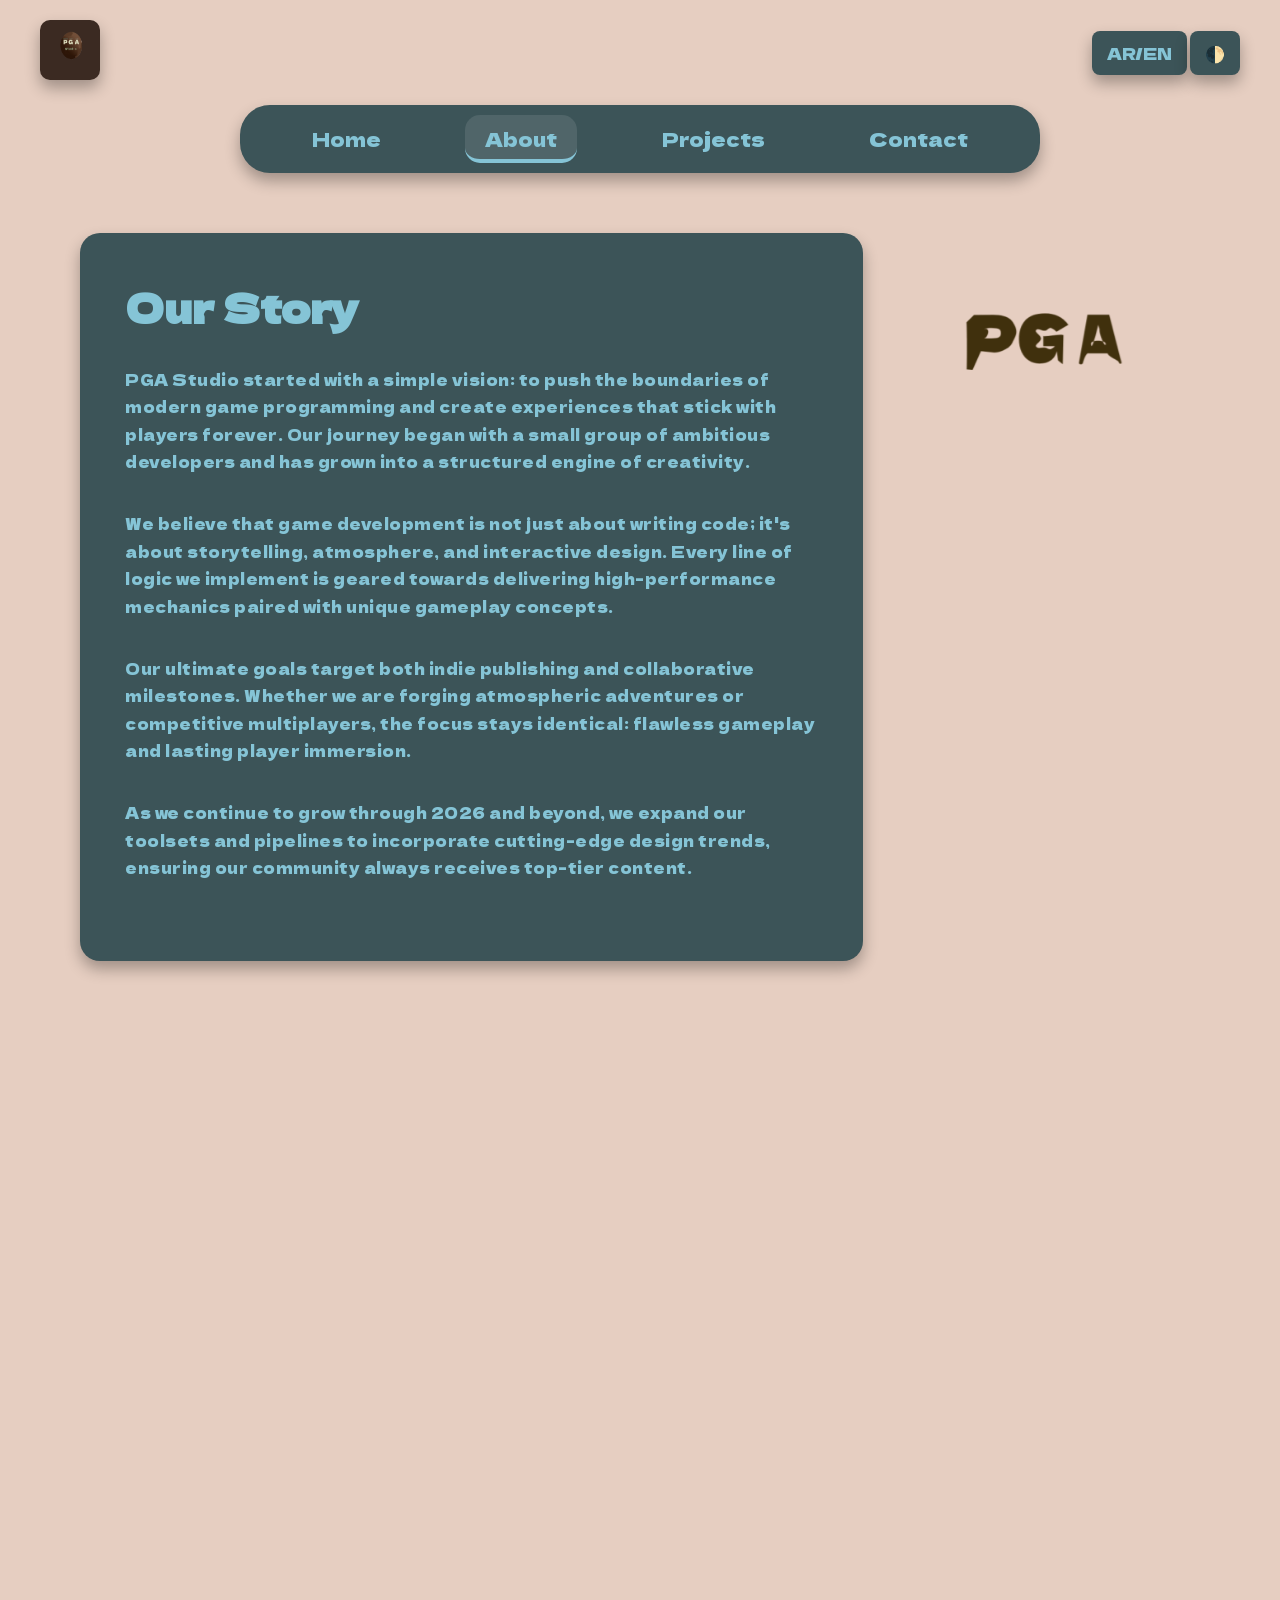
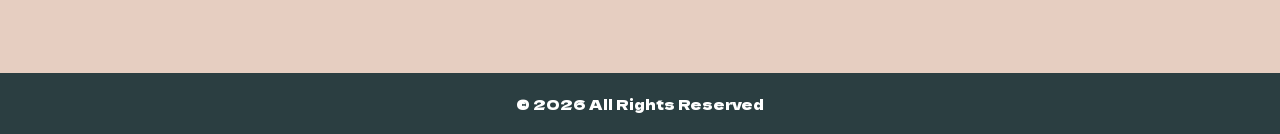
==== about.html @ 53840b9d "q q" ====
<!DOCTYPE html>
<html lang="en" dir="ltr">
<head>
    <meta charset="UTF-8">
    <meta name="viewport" content="width=device-width, initial-scale=1.0">
    <title>PGA Studio - About Us</title>
    <!-- استدعاء خط Dela Gothic One -->
    <link href="https://fonts.googleapis.com/css2?family=Dela+Gothic+One&display=swap" rel="stylesheet">
    
    <style>
        /* --- نفس الستايل العام بدون أي تغيير --- */
        :root {
            --bg-color: #e6cec1; 
            --container-bg: #3c5458;
            --text-primary: #85c4d6;
            --text-secondary: #ffffff;
            --highlight: #a288c9;
            --nav-bg: #3c5458;
            --footer-bg: #2b3e41;
            --btn-bg: #3c5458;
            --shadow: 0 8px 15px rgba(0,0,0,0.3);
        }

        .dark-mode {
            --bg-color: #1a1a2e; 
            --container-bg: #16213e;
            --text-primary: #e94560;
            --text-secondary: #f0f0f0;
            --highlight: #0f3460;
            --nav-bg: #0f3460;
            --footer-bg: #121212;
            --btn-bg: #e94560;
            --shadow: 0 8px 15px rgba(0,0,0,0.6);
        }

        * {
            margin: 0;
            padding: 0;
            box-sizing: border-box;
            font-family: "Dela Gothic One", sans-serif;
        }

        body {
            background-color: var(--bg-color);
            color: var(--text-secondary);
            transition: background-color 0.4s ease, color 0.4s ease;
            display: flex;
            flex-direction: column;
            min-height: 100vh;
        }

        /* --- Header & Navigation --- */
        header {
            padding: 20px 40px;
        }

        .top-controls {
            display: flex;
            justify-content: space-between;
            align-items: center;
            margin-bottom: 20px;
        }

        .header-logo {
            width: 60px;
            height: 60px;
            background-color: #3b2a22;
            border-radius: 10px;
            padding: 5px;
            cursor: pointer;
            box-shadow: var(--shadow);
        }

        .btn-toggle {
            background-color: var(--container-bg);
            color: var(--text-primary);
            border: none;
            padding: 10px 15px;
            border-radius: 8px;
            cursor: pointer;
            font-size: 1rem;
            box-shadow: var(--shadow);
            transition: transform 0.2s;
        }
        .btn-toggle:hover { transform: scale(1.05); }

        nav {
            background-color: var(--nav-bg);
            border-radius: 30px;
            padding: 10px 20px;
            box-shadow: var(--shadow);
            max-width: 800px;
            margin: 0 auto;
        }

        nav ul {
            list-style: none;
            display: flex;
            justify-content: space-around;
            position: relative;
        }

        nav a {
            text-decoration: none;
            color: var(--text-primary);
            font-size: 1.2rem;
            padding: 10px 20px;
            display: block;
            position: relative;
            z-index: 1;
        }

        .nav-indicator {
            position: absolute;
            bottom: 0;
            height: 100%;
            background-color: rgba(255, 255, 255, 0.1);
            border-bottom: 4px solid var(--text-primary);
            border-radius: 15px;
            z-index: 0;
            transition: all 0.4s cubic-bezier(0.25, 0.8, 0.25, 1);
        }

        /* --- تنسيقات صفحة About المخصصة للتصفح الطويل ومطابقة لـ about.jpg --- */
        .about-main {
            flex: 1;
            display: flex;
            justify-content: space-between;
            align-items: flex-start;
            padding: 40px;
            gap: 40px;
            max-width: 1200px;
            margin: 0 auto;
            /* جعل المحتوى يمتد ليعطي مساحة تصفح عمودية بطول صفحتين تقريباً */
            min-height: 160vh; 
        }

        .about-content-box {
            background-color: var(--container-bg);
            padding: 45px;
            border-radius: 20px;
            box-shadow: var(--shadow);
            flex: 1.4;
        }

        .about-content-box h1 {
            color: var(--text-primary);
            font-size: 2.5rem;
            margin-bottom: 30px;
        }

        /* تصغير حجم الخط قليلاً مقارنة بالصفحة الرئيسية لتسهيل القراءة المكثفة */
        .about-content-box p {
            font-size: 0.95rem; 
            color: var(--text-primary); /* متناسق مع اللون الموضح في الصورة about.jpg */
            margin-bottom: 35px;
            line-height: 1.8;
            letter-spacing: 0.5px;
        }

        .about-image-box {
            flex: 0.6;
            display: flex;
            justify-content: center;
            position: sticky; /* جعل الصورة ثابتة نسبياً أثناء التصفح لأسفل */
            top: 40px;
        }

        .main-image {
            max-width: 100%;
            height: auto;
            cursor: pointer;
            transition: transform 0.3s;
        }
        .main-image:hover { transform: scale(1.05); }

        /* --- Footer --- */
        footer {
            text-align: center;
            padding: 20px;
            background-color: var(--footer-bg);
            color: var(--text-secondary);
            font-size: 0.9rem;
            margin-top: 40px;
        }

        /* --- الاتجاهات RTL --- */
        [dir="rtl"] .about-content-box { text-align: right; }

        @media (max-width: 768px) {
            .about-main { flex-direction: column-reverse; align-items: center; }
            [dir="rtl"] .about-content-box { text-align: center; }
            nav ul { flex-direction: column; align-items: center; }
            .nav-indicator { display: none; }
            .about-image-box { position: relative; top: 0; }
        }
    </style>
</head>
<body class="light-mode">
    <header>
        <div class="top-controls">
            <div class="logo-area">
                <img src="pgalogo.png" alt="PGA Logo" class="header-logo">
            </div>
            <div class="toggle-buttons">
                <button id="lang-toggle" class="btn-toggle">AR/EN</button>
                <button id="theme-toggle" class="btn-toggle">🌓</button>
            </div>
        </div>
        
        <nav>
            <ul id="nav-list">
                <li><a href="index.html" data-en="Home" data-ar="الرئيسية">Home</a></li>
                <!-- تفعيل التبويب الحالي About ومحاذاة المؤشر عليه -->
                <li><a href="about.html" class="active" data-en="About" data-ar="حول">About</a></li>
                <li><a href="projects.html" data-en="Projects" data-ar="المشاريع">Projects</a></li>
                <li><a href="contact.html" data-en="Contact" data-ar="تواصل معنا">Contact</a></li>
                <div class="nav-indicator"></div>
            </ul>
        </nav>
    </header>

    <main class="about-main">
        <!-- قسم النصوص الطويلة القابلة للتمرير السلس -->
        <div class="about-content-box">
            <h1 data-en="Our Story" data-ar="قصتنا">Our Story</h1>
            
            <p data-en="PGA Studio started with a simple vision: to push the boundaries of modern game programming and create experiences that stick with players forever. Our journey began with a small group of ambitious developers and has grown into a structured engine of creativity." 
               data-ar="بدأ استوديو PGA برؤية بسيطة: تخطي حدود برمجة الألعاب الحديثة وصنع تجارب تظل راسخة في أذهان اللاعبين للأبد. بدأت رحلتنا بمجموعة صغيرة من المطورين الطموحين ونمت لتصبح محركاً متكاملاً للإبداع.">
                PGA Studio started with a simple vision: to push the boundaries of modern game programming and create experiences that stick with players forever. Our journey began with a small group of ambitious developers and has grown into a structured engine of creativity.
            </p>

            <p data-en="We believe that game development is not just about writing code; it's about storytelling, atmosphere, and interactive design. Every line of logic we implement is geared towards delivering high-performance mechanics paired with unique gameplay concepts."
               data-ar="نحن نؤمن بأن تطوير الألعاب لا يقتصر فقط على كتابة الكود البرمجي؛ بل يتعلق بسرد القصص، بناء الأجواء، والتصميم التفاعلي. كل سطر برمجى نكتبه يهدف إلى تقديم آليات ميكانيكية عالية الأداء ممزوجة بأفكار لعب فريدة.">
                We believe that game development is not just about writing code; it's about storytelling, atmosphere, and interactive design. Every line of logic we implement is geared towards delivering high-performance mechanics paired with unique gameplay concepts.
            </p>

            <p data-en="Our ultimate goals target both indie publishing and collaborative milestones. Whether we are forging atmospheric adventures or competitive multiplayers, the focus stays identical: flawless gameplay and lasting player immersion."
               data-ar="تستهدف أهدافنا النهائية النشر المستقل وتحقيق شراكات قوية. سواء كنا نطور مغامرات غامرة أو ألعاباً جماعية تنافسية، يظل التركيز واحداً وثابتاً: أسلوب لعب خالٍ من العيوب واندماج تام للاعبين.">
                Our ultimate goals target both indie publishing and collaborative milestones. Whether we are forging atmospheric adventures or competitive multiplayers, the focus stays identical: flawless gameplay and lasting player immersion.
            </p>

            <p data-en="As we continue to grow through 2026 and beyond, we expand our toolsets and pipelines to incorporate cutting-edge design trends, ensuring our community always receives top-tier content."
               data-ar="ومع استمرارنا في النمو خلال عام 2026 وما بعده، نعمل على توسيع أدواتنا ومساراتنا البرمجية لدمج أحدث اتجاهات التصميم، مما يضمن حصول مجتمعنا دائماً على محتوى من الصف الأول.">
                As we continue to grow through 2026 and beyond, we expand our toolsets and pipelines to incorporate cutting-edge design trends, ensuring our community always receives top-tier content.
            </p>
        </div>

        <!-- الجانب الأيمن ويحتوي على الشعار المقابل للنص المماثل لملف about.jpg -->
        <div class="about-image-box">
            <img src="pga.png" alt="PGA Image" class="main-image">
        </div>
    </main>

    <footer>
        <p data-en="© 2026 All Rights Reserved" data-ar="© 2026 جميع الحقوق محفوظة">© 2026 All Rights Reserved</p>
    </footer>

    <script>
        document.addEventListener('DOMContentLoaded', () => {

            // --- 1. Navbar Active Animation ---
            const updateIndicator = () => {
                const activeLink = document.querySelector('nav a.active');
                const indicator = document.querySelector('.nav-indicator');
                
                if (activeLink && indicator) {
                    indicator.style.width = `${activeLink.offsetWidth}px`;
                    indicator.style.left = `${activeLink.offsetLeft}px`;
                }
            };

            updateIndicator();
            window.addEventListener('resize', updateIndicator);

            // --- 2. Theme Switcher ---
            const themeBtn = document.getElementById('theme-toggle');
            const body = document.body;

            if(localStorage.getItem('theme') === 'dark') {
                body.classList.replace('light-mode', 'dark-mode');
            }

            themeBtn.addEventListener('click', () => {
                if (body.classList.contains('light-mode')) {
                    body.classList.replace('light-mode', 'dark-mode');
                    localStorage.setItem('theme', 'dark');
                } else {
                    body.classList.replace('dark-mode', 'light-mode');
                    localStorage.setItem('theme', 'light');
                }
            });

            // --- 3. Language Switcher (Localization) ---
            const langBtn = document.getElementById('lang-toggle');
            let currentLang = 'en';

            langBtn.addEventListener('click', () => {
                currentLang = currentLang === 'en' ? 'ar' : 'en';
                document.documentElement.lang = currentLang;
                document.documentElement.dir = currentLang === 'ar' ? 'rtl' : 'ltr';

                const translatableElements = document.querySelectorAll('[data-en][data-ar]');
                translatableElements.forEach(el => {
                    el.innerHTML = el.getAttribute(`data-${currentLang}`);
                });

                setTimeout(updateIndicator, 50); 
            });
        });
    </script>
</body>
</html>
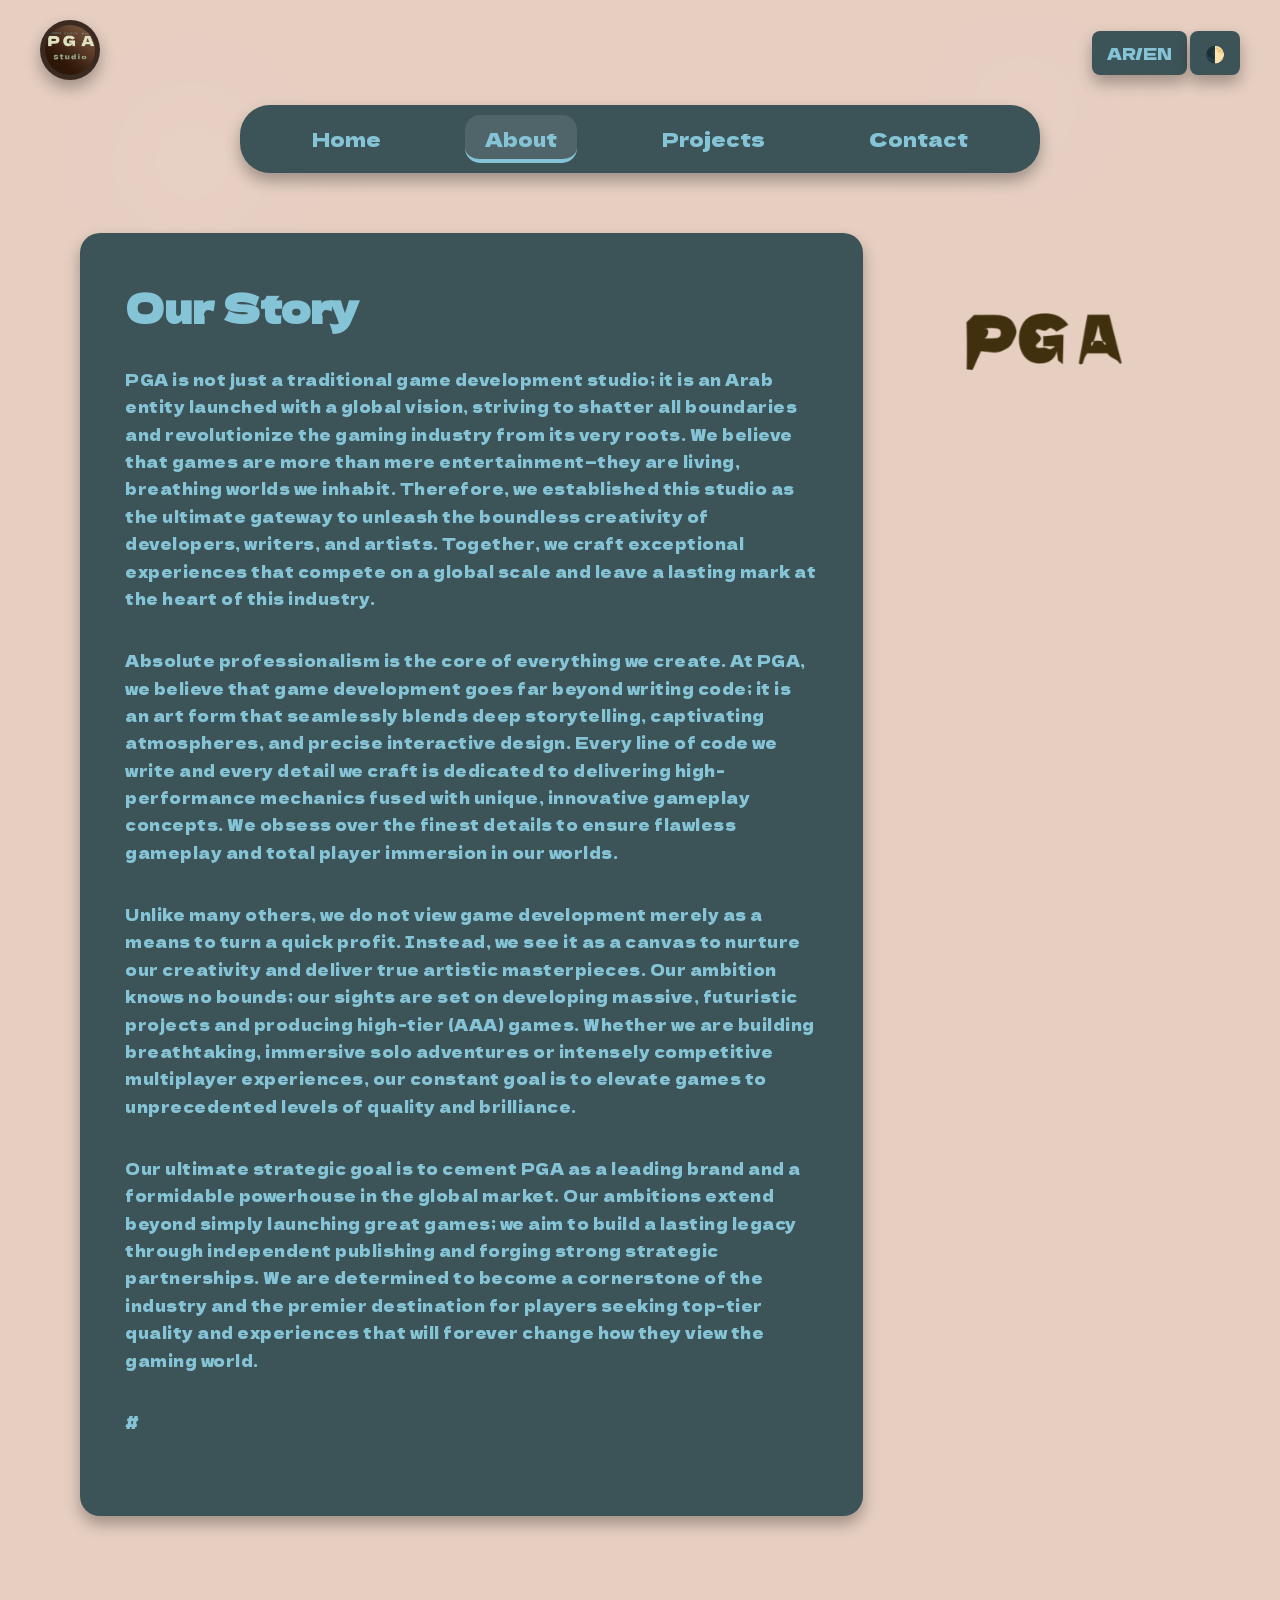
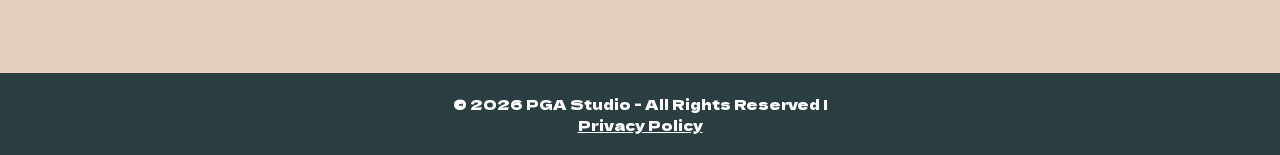
==== commit 8f89d13a: "Add files via upload" ====
--- a/about.html
+++ b/about.html
@@ -4,6 +4,7 @@
     <meta charset="UTF-8">
     <meta name="viewport" content="width=device-width, initial-scale=1.0">
     <title>PGA Studio - About Us</title>
+    <link rel="icon" href="pgap.png" type="image/png">
     <!-- استدعاء خط Dela Gothic One -->
     <link href="https://fonts.googleapis.com/css2?family=Dela+Gothic+One&display=swap" rel="stylesheet">
     
@@ -47,6 +48,47 @@
             display: flex;
             flex-direction: column;
             min-height: 100vh;
+            position: relative;
+            overflow-x: hidden;
+        }
+
+        body::before,
+        body::after {
+            content: '';
+            position: fixed;
+            inset: 0;
+            pointer-events: none;
+            z-index: 0;
+            transform: translateZ(0);
+        }
+
+        body::before {
+            background-image:
+                radial-gradient(circle at 15% 18%, rgba(255,255,255,0.14), transparent 14%),
+                radial-gradient(circle at 80% 12%, rgba(255,255,255,0.12), transparent 12%),
+                radial-gradient(circle at 45% 72%, rgba(255,255,255,0.08), transparent 18%);
+            filter: blur(12px);
+            opacity: 0.45;
+            animation: drift-circles 24s ease-in-out infinite alternate;
+        }
+
+        body::after {
+            background-image:
+                radial-gradient(circle at 32% 82%, rgba(255,255,255,0.10), transparent 13%),
+                radial-gradient(circle at 70% 42%, rgba(255,255,255,0.08), transparent 12%);
+            filter: blur(16px);
+            opacity: 0.28;
+            animation: drift-circles 28s ease-in-out infinite alternate-reverse;
+        }
+
+        body > * {
+            position: relative;
+            z-index: 1;
+        }
+
+        @keyframes drift-circles {
+            0% { transform: translateY(0) scale(1); }
+            100% { transform: translateY(-18px) scale(1.02); }
         }
 
         /* --- Header & Navigation --- */
@@ -65,10 +107,11 @@
             width: 60px;
             height: 60px;
             background-color: #3b2a22;
-            border-radius: 10px;
+            border-radius: 50%;
             padding: 5px;
             cursor: pointer;
             box-shadow: var(--shadow);
+            object-fit: cover;
         }
 
         .btn-toggle {
@@ -200,7 +243,7 @@
     <header>
         <div class="top-controls">
             <div class="logo-area">
-                <img src="pgalogo.png" alt="PGA Logo" class="header-logo">
+                <img src="pgap.png" alt="PGA Logo" class="header-logo">
             </div>
             <div class="toggle-buttons">
                 <button id="lang-toggle" class="btn-toggle">AR/EN</button>
@@ -221,39 +264,43 @@
     </header>
 
     <main class="about-main">
-        <!-- قسم النصوص الطويلة القابلة للتمرير السلس -->
+
         <div class="about-content-box">
+
             <h1 data-en="Our Story" data-ar="قصتنا">Our Story</h1>
+
+            <p data-en="PGA is not just a traditional game development studio; it is an Arab entity launched with a global vision, striving to shatter all boundaries and revolutionize the gaming industry from its very roots. We believe that games are more than mere entertainment—they are living, breathing worlds we inhabit. Therefore, we established this studio as the ultimate gateway to unleash the boundless creativity of developers, writers, and artists. Together, we craft exceptional experiences that compete on a global scale and leave a lasting mark at the heart of this industry." 
+               data-ar="PGA ليس مجرد أستوديو تقليدي لتطوير الألعاب؛ بل هو الكيان العربي الذي انطلق برؤية عالمية تسعى لتحطيم كافة التحديات وتغيير مفاهيم صناعة الألعاب من جذورها. نحن نؤمن بأن الألعاب ليست مجرد وسيلة ترفيه، بل هي عوالم حية نعيش بداخلها. لذلك، قمنا بتأسيس هذا الأستوديو ليكون البوابة الكبرى التي تُطلق العنان للإبداع اللامحدود للمطورين، الكُتاب، والرسامين، ولنصنع معاً تجارب استثنائية ترتقي للتصنيف العالمي وتضع بصمتنا في قلب هذه الصناعة.">
+               PGA is not just a traditional game development studio; it is an Arab entity launched with a global vision, striving to shatter all boundaries and revolutionize the gaming industry from its very roots. We believe that games are more than mere entertainment—they are living, breathing worlds we inhabit. Therefore, we established this studio as the ultimate gateway to unleash the boundless creativity of developers, writers, and artists. Together, we craft exceptional experiences that compete on a global scale and leave a lasting mark at the heart of this industry.
+            </p>
+            <p data-en="Absolute professionalism is the core of everything we create. At PGA, we believe that game development goes far beyond writing code; it is an art form that seamlessly blends deep storytelling, captivating atmospheres, and precise interactive design. Every line of code we write and every detail we craft is dedicated to delivering high-performance mechanics fused with unique, innovative gameplay concepts. We obsess over the finest details to ensure flawless gameplay and total player immersion in our worlds." 
+               data-ar="تتجسد الاحترافية المطلقة في صميم كل ما نقوم بصنعه. نحن في PGA نؤمن بأن تطوير الألعاب لا يقتصر فقط على كتابة الكود البرمجي؛ بل هو فن يجمع بين السرد القصصي العميق، بناء الأجواء الساحرة، والتصميم التفاعلي الدقيق. كل سطر برمجي نكتبه وكل تفصيل نصممه يهدف إلى تقديم آليات لعب ميكانيكية عالية الأداء ممزوجة بأفكار فريدة ومبتكرة. نركز على أدق التفاصيل لضمان أسلوب لعب خالٍ من العيوب واندماج تام للاعبين في عوالمنا.">
+               Absolute professionalism is the core of everything we create. At PGA, we believe that game development goes far beyond writing code; it is an art form that seamlessly blends deep storytelling, captivating atmospheres, and precise interactive design. Every line of code we write and every detail we craft is dedicated to delivering high-performance mechanics fused with unique, innovative gameplay concepts. We obsess over the finest details to ensure flawless gameplay and total player immersion in our worlds.
+            </p>
+
+            <p data-en="Unlike many others, we do not view game development merely as a means to turn a quick profit. Instead, we see it as a canvas to nurture our creativity and deliver true artistic masterpieces. Our ambition knows no bounds; our sights are set on developing massive, futuristic projects and producing high-tier (AAA) games. Whether we are building breathtaking, immersive solo adventures or intensely competitive multiplayer experiences, our constant goal is to elevate games to unprecedented levels of quality and brilliance." 
+               data-ar="نحن لا ننظر إلى تطوير الألعاب كمجرد مشاريع لربح الأموال السريعة كغيرنا، بل نعتبره مساحة لنمو إبداعاتنا وتقديم روائع فنية. طموحنا لا يعرف الحدود، حيث نهدف إلى تطوير مشاريع مستقبلية ضخمة وإنتاج ألعاب من فئة الإنتاج العالي (AAA). سواء كنا نطور مغامرات فردية غامرة تعتصر الأنفاس، أو ألعاباً جماعية تنافسية حماسية، فإننا نسعى دائماً لأخذ الألعاب إلى مستويات غير مسبوقة من الجودة والروعة.">
+               Unlike many others, we do not view game development merely as a means to turn a quick profit. Instead, we see it as a canvas to nurture our creativity and deliver true artistic masterpieces. Our ambition knows no bounds; our sights are set on developing massive, futuristic projects and producing high-tier (AAA) games. Whether we are building breathtaking, immersive solo adventures or intensely competitive multiplayer experiences, our constant goal is to elevate games to unprecedented levels of quality and brilliance.
+            </p>
+
+            <p data-en="Our ultimate strategic goal is to cement PGA as a leading brand and a formidable powerhouse in the global market. Our ambitions extend beyond simply launching great games; we aim to build a lasting legacy through independent publishing and forging strong strategic partnerships. We are determined to become a cornerstone of the industry and the premier destination for players seeking top-tier quality and experiences that will forever change how they view the gaming world." 
+               data-ar="إن هدفنا الاستراتيجي هو ترسيخ اسم PGA كعلامة رائدة وقوة لا يستهان بها في السوق العالمي. لا يقتصر طموحنا على إطلاق ألعاب قوية فحسب، بل يمتد إلى بناء إرث حقيقي من خلال النشر المستقل وتكوين شراكات استراتيجية قوية. نحن نهدف إلى أن نكون الرقم الصعب والوجهة الأولى للاعبين الذين يبحثون عن الجودة العالية، والتجارب التي تغير نظرتهم لعالم الألعاب للأبد.">
+                Our ultimate strategic goal is to cement PGA as a leading brand and a formidable powerhouse in the global market. Our ambitions extend beyond simply launching great games; we aim to build a lasting legacy through independent publishing and forging strong strategic partnerships. We are determined to become a cornerstone of the industry and the premier destination for players seeking top-tier quality and experiences that will forever change how they view the gaming world.
+            </p>
             
-            <p data-en="PGA Studio started with a simple vision: to push the boundaries of modern game programming and create experiences that stick with players forever. Our journey began with a small group of ambitious developers and has grown into a structured engine of creativity." 
-               data-ar="بدأ استوديو PGA برؤية بسيطة: تخطي حدود برمجة الألعاب الحديثة وصنع تجارب تظل راسخة في أذهان اللاعبين للأبد. بدأت رحلتنا بمجموعة صغيرة من المطورين الطموحين ونمت لتصبح محركاً متكاملاً للإبداع.">
-                PGA Studio started with a simple vision: to push the boundaries of modern game programming and create experiences that stick with players forever. Our journey began with a small group of ambitious developers and has grown into a structured engine of creativity.
-            </p>
-
-            <p data-en="We believe that game development is not just about writing code; it's about storytelling, atmosphere, and interactive design. Every line of logic we implement is geared towards delivering high-performance mechanics paired with unique gameplay concepts."
-               data-ar="نحن نؤمن بأن تطوير الألعاب لا يقتصر فقط على كتابة الكود البرمجي؛ بل يتعلق بسرد القصص، بناء الأجواء، والتصميم التفاعلي. كل سطر برمجى نكتبه يهدف إلى تقديم آليات ميكانيكية عالية الأداء ممزوجة بأفكار لعب فريدة.">
-                We believe that game development is not just about writing code; it's about storytelling, atmosphere, and interactive design. Every line of logic we implement is geared towards delivering high-performance mechanics paired with unique gameplay concepts.
-            </p>
-
-            <p data-en="Our ultimate goals target both indie publishing and collaborative milestones. Whether we are forging atmospheric adventures or competitive multiplayers, the focus stays identical: flawless gameplay and lasting player immersion."
-               data-ar="تستهدف أهدافنا النهائية النشر المستقل وتحقيق شراكات قوية. سواء كنا نطور مغامرات غامرة أو ألعاباً جماعية تنافسية، يظل التركيز واحداً وثابتاً: أسلوب لعب خالٍ من العيوب واندماج تام للاعبين.">
-                Our ultimate goals target both indie publishing and collaborative milestones. Whether we are forging atmospheric adventures or competitive multiplayers, the focus stays identical: flawless gameplay and lasting player immersion.
-            </p>
-
-            <p data-en="As we continue to grow through 2026 and beyond, we expand our toolsets and pipelines to incorporate cutting-edge design trends, ensuring our community always receives top-tier content."
-               data-ar="ومع استمرارنا في النمو خلال عام 2026 وما بعده، نعمل على توسيع أدواتنا ومساراتنا البرمجية لدمج أحدث اتجاهات التصميم، مما يضمن حصول مجتمعنا دائماً على محتوى من الصف الأول.">
-                As we continue to grow through 2026 and beyond, we expand our toolsets and pipelines to incorporate cutting-edge design trends, ensuring our community always receives top-tier content.
-            </p>
+            <p data-en="#" 
+                data-ar="في PGA، نحن نكتب المستقبل بأيدينا. هذا الأستوديو هو المكان الذي تتحول فيه الأفكار المستحيلة إلى واقع ملموس، وهو الوعد الذي نقطعه لمجتمع اللاعبين بأن نقدم لهم أفضل التجارب التي ستُخلد في ذاكرتهم. نحن هنا لنصنع الفارق، ونرحب بكم لتكونوا جزءاً من رحلتنا نحو إعادة تعريف عالم الألعاب.">
+                At PGA, we are writing the future with our own hands. This studio is where impossible ideas transform into tangible reality. It is our promise to the gaming community: to deliver the greatest experiences that will be etched in their memories forever. We are here to make a real difference, and we invite you to join us on our journey to redefine the world of gaming.                </p>
         </div>
 
-        <!-- الجانب الأيمن ويحتوي على الشعار المقابل للنص المماثل لملف about.jpg -->
         <div class="about-image-box">
             <img src="pga.png" alt="PGA Image" class="main-image">
         </div>
     </main>
 
     <footer>
-        <p data-en="© 2026 All Rights Reserved" data-ar="© 2026 جميع الحقوق محفوظة">© 2026 All Rights Reserved</p>
+        <p data-en="© 2026 PGA Studio - All Rights Reserved | " data-ar="© 2026 PGA Studio - جميع الحقوق محفوظة | ">© 2026 PGA Studio - All Rights Reserved | </p>
+        <p style="display: inline;"><a href="privacy.html" style="color: inherit; text-decoration: underline;" data-en="Privacy Policy" data-ar="سياسة الخصوصية">Privacy Policy</a></p>
     </footer>
 
     <script>
@@ -293,19 +340,41 @@
 
             // --- 3. Language Switcher (Localization) ---
             const langBtn = document.getElementById('lang-toggle');
-            let currentLang = 'en';
+            const storedLang = localStorage.getItem('selectedLang');
+            let currentLang = storedLang || document.documentElement.lang || 'en';
+
+            const arabicLinkId = 'arabic-fonts';
+            const ensureArabicFont = (enable) => {
+                if (enable) {
+                    if (!document.getElementById(arabicLinkId)) {
+                        const link = document.createElement('link');
+                        link.id = arabicLinkId;
+                        link.rel = 'stylesheet';
+                        link.href = 'fonts.css';
+                        document.head.appendChild(link);
+                    }
+                } else {
+                    const existing = document.getElementById(arabicLinkId);
+                    if (existing) existing.remove();
+                }
+            };
+
+            const setLanguage = (lang) => {
+                currentLang = lang;
+                document.documentElement.lang = lang;
+                document.documentElement.dir = lang === 'ar' ? 'rtl' : 'ltr';
+                document.querySelectorAll('[data-en][data-ar]').forEach(el => {
+                    el.innerHTML = el.getAttribute(`data-${lang}`);
+                });
+                ensureArabicFont(lang === 'ar');
+                localStorage.setItem('selectedLang', lang);
+                setTimeout(updateIndicator, 50);
+            };
+
+            setLanguage(currentLang);
 
             langBtn.addEventListener('click', () => {
-                currentLang = currentLang === 'en' ? 'ar' : 'en';
-                document.documentElement.lang = currentLang;
-                document.documentElement.dir = currentLang === 'ar' ? 'rtl' : 'ltr';
-
-                const translatableElements = document.querySelectorAll('[data-en][data-ar]');
-                translatableElements.forEach(el => {
-                    el.innerHTML = el.getAttribute(`data-${currentLang}`);
-                });
-
-                setTimeout(updateIndicator, 50); 
+                setLanguage(currentLang === 'en' ? 'ar' : 'en');
             });
         });
     </script>
